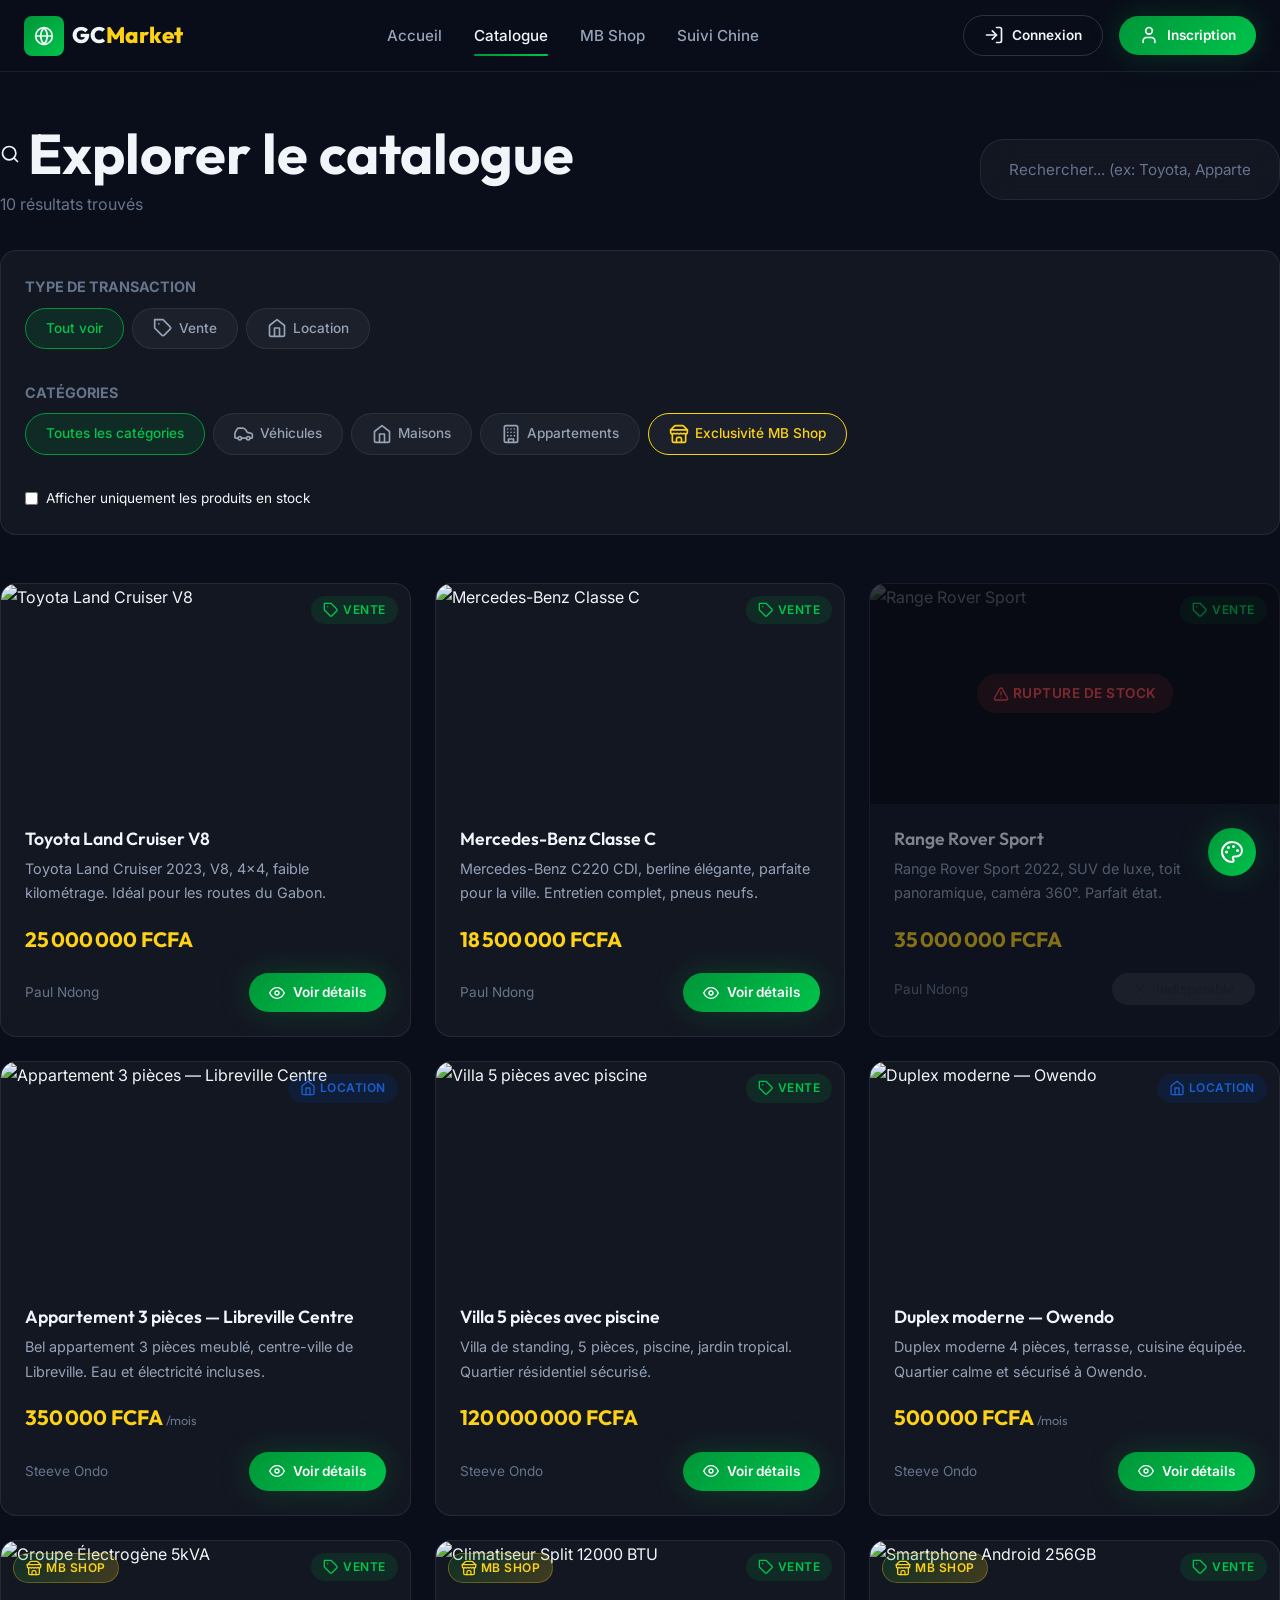
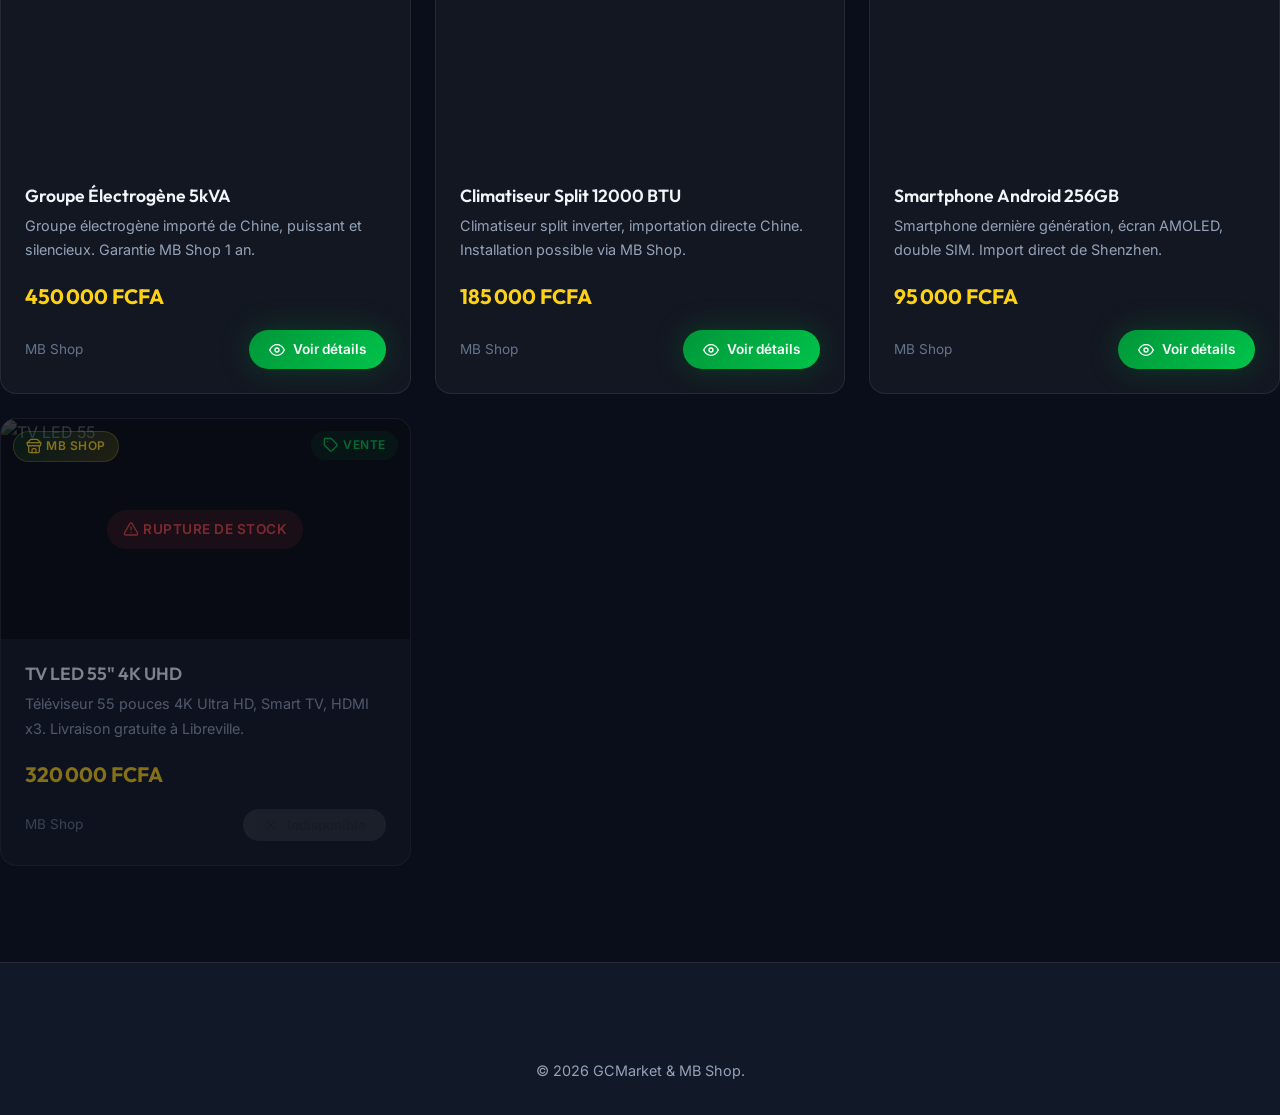
==== catalogue.html @ 1d885610 "Initial commit: Gabon-China Market Backend and Docker config" ====
<!DOCTYPE html>
<html lang="fr">
<head>
  <meta charset="UTF-8">
  <meta name="viewport" content="width=device-width, initial-scale=1.0">
  <title>Catalogue | GCMarket</title>
  <link rel="stylesheet" href="css/style.css">
</head>
<body>

  <!-- Navigation -->
  <nav class="navbar">
    <div class="container">
      <a href="index.html" class="nav-logo">
        <div class="logo-icon"><script src="js/app.js"></script><script>document.write(ICONS.globe)</script></div>
        <span>GC<span class="accent">Market</span></span>
      </a>
      <div class="nav-links" id="navLinks">
        <a href="index.html">Accueil</a>
        <a href="catalogue.html" class="active">Catalogue</a>
        <a href="mbshop.html">MB Shop</a>
        <a href="tracking.html">Suivi Chine</a>
      </div>
      <div class="nav-actions"></div>
      <button class="nav-toggle" id="navToggle" aria-label="Menu">
        <span></span><span></span><span></span>
      </button>
    </div>
  </nav>

  <section class="section container" style="padding-top: calc(var(--nav-height) + var(--space-2xl)); min-height: 100vh;">
    
    <div class="flex-between" style="flex-wrap: wrap; gap: var(--space-md); margin-bottom: var(--space-xl);">
      <div>
        <h1 style="margin-bottom: var(--space-xs); display:flex; align-items:center; gap:var(--space-sm);">
          <script>document.write(ICONS.search)</script> Explorer le catalogue
        </h1>
        <p class="text-muted" id="resultCount">Chargement des résultats...</p>
      </div>
      <div class="hero-search" style="margin-top: 0; min-width: 300px;">
        <input type="text" id="searchInput" placeholder="Rechercher... (ex: Toyota, Appartement)">
      </div>
    </div>

    <!-- Filters -->
    <div class="card mb-2xl" style="padding: var(--space-lg);">
      <div style="margin-bottom: var(--space-md);">
        <strong style="display: block; margin-bottom: var(--space-sm); font-size: 0.9rem; color: var(--text-muted); text-transform: uppercase;">Type de transaction</strong>
        <div class="filter-chips" id="modeFilters">
          <div class="chip active" data-filter="all">Tout voir</div>
          <div class="chip" data-filter="vente"><script>document.write(ICONS.tag)</script> Vente</div>
          <div class="chip" data-filter="location"><script>document.write(ICONS.house)</script> Location</div>
        </div>
      </div>

      <div>
        <strong style="display: block; margin-bottom: var(--space-sm); font-size: 0.9rem; color: var(--text-muted); text-transform: uppercase;">Catégories</strong>
        <div class="filter-chips" id="catFilters">
          <div class="chip active" data-filter="all">Toutes les catégories</div>
          <div class="chip" data-filter="vehicule"><script>document.write(ICONS.car)</script> Véhicules</div>
          <div class="chip" data-filter="maison"><script>document.write(ICONS.house)</script> Maisons</div>
          <div class="chip" data-filter="appartement"><script>document.write(ICONS.building)</script> Appartements</div>
          <div class="chip" data-filter="mbshop" style="border-color: var(--yellow); color: var(--yellow);">
            <script>document.write(ICONS.store)</script> Exclusivité MB Shop
          </div>
        </div>
      </div>
      
      <div style="margin-top: var(--space-sm);">
        <label style="display: flex; gap: var(--space-sm); align-items: center; cursor: pointer;">
          <input type="checkbox" id="availableOnlyFilter">
          <span class="text-sm text-secondary">Afficher uniquement les produits en stock</span>
        </label>
      </div>
    </div>

    <!-- Product Grid -->
    <div class="grid grid-3" id="catalogueGrid">
      <div class="skeleton" style="height: 380px;"></div>
      <div class="skeleton" style="height: 380px;"></div>
      <div class="skeleton" style="height: 380px;"></div>
      <div class="skeleton" style="height: 380px;"></div>
      <div class="skeleton" style="height: 380px;"></div>
      <div class="skeleton" style="height: 380px;"></div>
    </div>

    <div id="noResults" class="text-center hidden" style="padding: var(--space-4xl) 0;">
      <div style="font-size: 4rem; margin-bottom: var(--space-md); color: var(--border-glass-hover);">
        <script>document.write(ICONS.search)</script>
      </div>
      <h3>Aucun résultat trouvé</h3>
      <p class="text-muted">Essayez de modifier vos filtres ou de faire une autre recherche.</p>
    </div>

  </section>

  <!-- Footer -->
  <footer class="footer">
    <div class="container text-center">
      <p class="text-muted">© 2026 GCMarket & MB Shop.</p>
    </div>
  </footer>

  <script src="js/mock-data.js"></script>
  <script>
    let currentFilters = {
      search: '',
      category: 'all',
      mode: 'all',
      mbshop: undefined,
      available: false
    };

    function updateCatalogue() {
      const grid = document.getElementById('catalogueGrid');
      const noResults = document.getElementById('noResults');
      const count = document.getElementById('resultCount');
      
      const filtered = filterProducts(MOCK_PRODUCTS, currentFilters);
      
      if (filtered.length === 0) {
        grid.innerHTML = '';
        noResults.classList.remove('hidden');
        count.textContent = '0 résultat trouvé';
      } else {
        noResults.classList.add('hidden');
        grid.innerHTML = filtered.map(createProductCard).join('');
        count.textContent = `${filtered.length} résultat${filtered.length > 1 ? 's' : ''} trouvé${filtered.length > 1 ? 's' : ''}`;
      }
      
      // Re-initialize SVG icons added dynamically
      document.querySelectorAll('.btn.disabled').forEach(btn => {
        if (!AuthManager.canBuy()) {
           btn.title = 'Connectez-vous pour acheter';
        }
      });
    }

    document.addEventListener('DOMContentLoaded', () => {
      // Init search from URL
      const searchParam = getUrlParam('search');
      if (searchParam) {
        document.getElementById('searchInput').value = searchParam;
        currentFilters.search = searchParam;
      }
      
      const catParam = getUrlParam('category');
      if (catParam) {
        currentFilters.category = catParam;
        document.querySelectorAll('#catFilters .chip').forEach(c => c.classList.remove('active'));
        document.querySelector(`#catFilters .chip[data-filter="${catParam}"]`)?.classList.add('active');
      }

      const mbshopParam = getUrlParam('mbshop');
      if (mbshopParam === 'true') {
        currentFilters.category = 'all';
        currentFilters.mbshop = true;
        document.querySelectorAll('#catFilters .chip').forEach(c => c.classList.remove('active'));
        document.querySelector(`#catFilters .chip[data-filter="mbshop"]`)?.classList.add('active');
      }

      // Event Listeners
      document.getElementById('searchInput').addEventListener('input', (e) => {
        currentFilters.search = e.target.value;
        updateCatalogue();
      });

      document.getElementById('availableOnlyFilter').addEventListener('change', (e) => {
        currentFilters.available = e.target.checked;
        updateCatalogue();
      });

      document.querySelectorAll('#modeFilters .chip').forEach(chip => {
        chip.addEventListener('click', () => {
          document.querySelectorAll('#modeFilters .chip').forEach(c => c.classList.remove('active'));
          chip.classList.add('active');
          currentFilters.mode = chip.dataset.filter;
          updateCatalogue();
        });
      });

      document.querySelectorAll('#catFilters .chip').forEach(chip => {
        chip.addEventListener('click', () => {
          document.querySelectorAll('#catFilters .chip').forEach(c => c.classList.remove('active'));
          chip.classList.add('active');
          
          if (chip.dataset.filter === 'mbshop') {
            currentFilters.category = 'all';
            currentFilters.mbshop = true;
          } else {
            currentFilters.category = chip.dataset.filter;
            currentFilters.mbshop = undefined;
          }
          updateCatalogue();
        });
      });

      // Initial Load delay for UI skeleton effect
      setTimeout(updateCatalogue, 300);
    });
  </script>
</body>
</html>
---- css/style.css ----
/* ============================================================
   GABON-CHINA MARKET — Design System v2
   Palette: Gabon Flag Colors (Green, Yellow, Blue) + Dark Mode
   ============================================================ */

@import url('https://fonts.googleapis.com/css2?family=Inter:wght@300;400;500;600;700;800;900&family=Outfit:wght@400;500;600;700;800&display=swap');

/* ── CSS Variables ── */
:root {
  --green:        #009639;
  --green-light:  #00c44b;
  --green-dark:   #006b28;
  --yellow:       #FCD116;
  --yellow-light: #ffe066;
  --yellow-dark:  #c9a400;
  --blue:         #003DA5;
  --blue-light:   #1a5fd1;
  --blue-dark:    #002970;

  --bg-primary:   #0a0e1a;
  --bg-secondary: #111827;
  --bg-card:      rgba(17, 24, 39, 0.7);
  --bg-glass:     rgba(255, 255, 255, 0.04);
  --bg-glass-hover: rgba(255, 255, 255, 0.08);
  --border-glass: rgba(255, 255, 255, 0.08);
  --border-glass-hover: rgba(255, 255, 255, 0.15);

  --text-primary:   #f1f5f9;
  --text-secondary: #94a3b8;
  --text-muted:     #64748b;
  --text-inverse:   #0a0e1a;

  --success: #10b981;
  --warning: #f59e0b;
  --error:   #ef4444;
  --info:    #3b82f6;

  --gradient-green:  linear-gradient(135deg, #009639, #00c44b);
  --gradient-yellow: linear-gradient(135deg, #FCD116, #ffe066);
  --gradient-blue:   linear-gradient(135deg, #003DA5, #1a5fd1);
  --gradient-hero:   linear-gradient(135deg, #0a0e1a 0%, #003DA5 50%, #009639 100%);
  --gradient-card:   linear-gradient(145deg, rgba(0,150,57,0.1), rgba(0,61,165,0.1));

  --shadow-sm:   0 1px 3px rgba(0,0,0,0.3);
  --shadow-md:   0 4px 12px rgba(0,0,0,0.4);
  --shadow-lg:   0 10px 40px rgba(0,0,0,0.5);
  --shadow-glow-green:  0 0 30px rgba(0,150,57,0.3);
  --shadow-glow-yellow: 0 0 30px rgba(252,209,22,0.3);
  --shadow-glow-blue:   0 0 30px rgba(0,61,165,0.3);

  --font-heading: 'Outfit', sans-serif;
  --font-body:    'Inter', sans-serif;

  --space-xs:  0.25rem;
  --space-sm:  0.5rem;
  --space-md:  1rem;
  --space-lg:  1.5rem;
  --space-xl:  2rem;
  --space-2xl: 3rem;
  --space-3xl: 4rem;
  --space-4xl: 6rem;

  --radius-sm:   8px;
  --radius-md:   12px;
  --radius-lg:   16px;
  --radius-xl:   24px;
  --radius-full: 9999px;

  --transition-fast:   0.15s ease;
  --transition-normal: 0.3s ease;
  --transition-slow:   0.5s ease;

  --container-max: 1280px;
  --nav-height: 72px;
}

/* ── Reset & Base ── */
*, *::before, *::after { margin: 0; padding: 0; box-sizing: border-box; }
html { scroll-behavior: smooth; font-size: 16px; }
body {
  font-family: var(--font-body);
  background-color: var(--bg-primary);
  color: var(--text-primary);
  line-height: 1.7;
  min-height: 100vh;
  overflow-x: hidden;
  -webkit-font-smoothing: antialiased;
}
a { color: var(--green-light); text-decoration: none; transition: color var(--transition-fast); }
a:hover { color: var(--yellow); }
img { max-width: 100%; height: auto; display: block; }
ul, ol { list-style: none; }
h1, h2, h3, h4, h5, h6 { font-family: var(--font-heading); font-weight: 700; line-height: 1.2; color: var(--text-primary); }
h1 { font-size: clamp(2rem, 5vw, 3.5rem); }
h2 { font-size: clamp(1.5rem, 3.5vw, 2.5rem); }
h3 { font-size: clamp(1.2rem, 2.5vw, 1.75rem); }
h4 { font-size: 1.25rem; }
p { color: var(--text-secondary); }

/* ── Layout ── */
.container { width: 100%; max-width: var(--container-max); margin: 0 auto; padding: 0 var(--space-lg); }
.section { padding: var(--space-4xl) 0; }
.grid { display: grid; gap: var(--space-lg); }
.grid-2 { grid-template-columns: repeat(2, 1fr); }
.grid-3 { grid-template-columns: repeat(3, 1fr); }
.grid-4 { grid-template-columns: repeat(4, 1fr); }
@media (max-width: 1024px) { .grid-4, .grid-3 { grid-template-columns: repeat(2, 1fr); } }
@media (max-width: 640px) { .grid-4, .grid-3, .grid-2 { grid-template-columns: 1fr; } }
.flex { display: flex; }
.flex-center { display: flex; align-items: center; justify-content: center; }
.flex-between { display: flex; align-items: center; justify-content: space-between; }
.flex-col { flex-direction: column; }
.gap-sm { gap: var(--space-sm); }
.gap-md { gap: var(--space-md); }
.gap-lg { gap: var(--space-lg); }

/* ── Navigation ── */
.navbar {
  position: fixed; top: 0; left: 0; right: 0;
  height: var(--nav-height);
  background: rgba(10, 14, 26, 0.85);
  backdrop-filter: blur(20px); -webkit-backdrop-filter: blur(20px);
  border-bottom: 1px solid var(--border-glass);
  z-index: 1000;
  transition: background var(--transition-normal);
}
.navbar .container { display: flex; align-items: center; justify-content: space-between; height: 100%; }
.nav-logo { display: flex; align-items: center; gap: var(--space-sm); font-family: var(--font-heading); font-weight: 800; font-size: 1.4rem; color: var(--text-primary); }
.nav-logo .logo-icon { width: 40px; height: 40px; background: var(--gradient-green); border-radius: var(--radius-sm); display: flex; align-items: center; justify-content: center; }
.nav-logo span.accent { color: var(--yellow); }
.nav-links { display: flex; align-items: center; gap: var(--space-xl); }
.nav-links a { color: var(--text-secondary); font-weight: 500; font-size: 0.95rem; position: relative; padding: var(--space-xs) 0; transition: color var(--transition-fast); display: inline-flex; align-items: center; gap: 6px; }
.nav-links a:hover, .nav-links a.active { color: var(--text-primary); }
.nav-links a.active::after { content: ''; position: absolute; bottom: -4px; left: 0; right: 0; height: 2px; background: var(--gradient-green); border-radius: 2px; }
.nav-actions { display: flex; align-items: center; gap: var(--space-md); }
.nav-toggle { display: none; flex-direction: column; gap: 5px; cursor: pointer; background: none; border: none; padding: var(--space-sm); }
.nav-toggle span { width: 24px; height: 2px; background: var(--text-primary); border-radius: 2px; transition: var(--transition-fast); }
@media (max-width: 768px) {
  .nav-toggle { display: flex; }
  .nav-links { position: fixed; top: var(--nav-height); left: 0; right: 0; bottom: 0; background: var(--bg-secondary); flex-direction: column; padding: var(--space-2xl); gap: var(--space-lg); transform: translateX(100%); transition: transform var(--transition-normal); }
  .nav-links.open { transform: translateX(0); }
  .nav-links a { font-size: 1.1rem; }
  .nav-actions { display: none; }
  .nav-links.open ~ .nav-actions { display: flex; }
}

/* ── Buttons ── */
.btn { display: inline-flex; align-items: center; justify-content: center; gap: var(--space-sm); padding: 0.75rem 1.75rem; border: none; border-radius: var(--radius-full); font-family: var(--font-body); font-weight: 600; font-size: 0.95rem; cursor: pointer; transition: all var(--transition-normal); text-decoration: none; white-space: nowrap; }
.btn-primary { background: var(--gradient-green); color: white; box-shadow: var(--shadow-glow-green); }
.btn-primary:hover { transform: translateY(-2px); box-shadow: 0 0 40px rgba(0,150,57,0.5); color: white; }
.btn-secondary { background: transparent; color: var(--text-primary); border: 1px solid var(--border-glass-hover); }
.btn-secondary:hover { background: var(--bg-glass-hover); border-color: var(--green); color: var(--green-light); }
.btn-yellow { background: var(--gradient-yellow); color: var(--text-inverse); box-shadow: var(--shadow-glow-yellow); }
.btn-yellow:hover { transform: translateY(-2px); box-shadow: 0 0 40px rgba(252,209,22,0.5); color: var(--text-inverse); }
.btn-danger { background: linear-gradient(135deg, #ef4444, #dc2626); color: white; }
.btn-danger:hover { transform: translateY(-2px); box-shadow: 0 0 30px rgba(239,68,68,0.4); }
.btn-sm { padding: 0.5rem 1.25rem; font-size: 0.85rem; }
.btn-lg { padding: 1rem 2.5rem; font-size: 1.05rem; }
.btn:disabled, .btn.disabled { opacity: 0.4; cursor: not-allowed; transform: none !important; box-shadow: none !important; }

/* ── Cards ── */
.card { background: var(--bg-glass); border: 1px solid var(--border-glass); border-radius: var(--radius-lg); overflow: hidden; transition: all var(--transition-normal); }
.card:hover { border-color: var(--border-glass-hover); background: var(--bg-glass-hover); transform: translateY(-4px); box-shadow: var(--shadow-lg); }
.card-img-wrapper { position: relative; overflow: hidden; }
.card-img-wrapper img { width: 100%; height: 220px; object-fit: cover; transition: transform var(--transition-slow); }
.card:hover .card-img-wrapper img { transform: scale(1.05); }
.card-body { padding: var(--space-lg); }
.card-title { font-family: var(--font-heading); font-weight: 600; font-size: 1.1rem; margin-bottom: var(--space-sm); }
.card-text { color: var(--text-secondary); font-size: 0.9rem; margin-bottom: var(--space-md); display: -webkit-box; -webkit-line-clamp: 2; line-clamp: 2; -webkit-box-orient: vertical; overflow: hidden; }
.card-price { font-family: var(--font-heading); font-size: 1.3rem; font-weight: 700; color: var(--yellow); margin-bottom: var(--space-md); }
.card-price span { font-size: 0.8rem; color: var(--text-muted); font-weight: 400; }
.card-footer { display: flex; align-items: center; justify-content: space-between; gap: var(--space-sm); }
.card.unavailable { opacity: 0.5; pointer-events: none; }

/* ── Badges ── */
.badge { display: inline-flex; align-items: center; gap: 4px; padding: 4px 12px; border-radius: var(--radius-full); font-size: 0.75rem; font-weight: 600; text-transform: uppercase; letter-spacing: 0.5px; }
.badge-green  { background: rgba(0,150,57,0.15); color: var(--green-light); }
.badge-yellow { background: rgba(252,209,22,0.15); color: var(--yellow); }
.badge-blue   { background: rgba(0,61,165,0.15); color: var(--blue-light); }
.badge-red    { background: rgba(239,68,68,0.15); color: var(--error); }
.badge-mbshop { background: linear-gradient(135deg, rgba(0,150,57,0.2), rgba(252,209,22,0.2)); color: var(--yellow); border: 1px solid rgba(252,209,22,0.3); }

/* ── Hero ── */
.hero { min-height: 100vh; display: flex; align-items: center; position: relative; overflow: hidden; padding-top: var(--nav-height); }
.hero::before { content: ''; position: absolute; inset: 0; background: var(--gradient-hero); opacity: 0.9; }
.hero::after { content: ''; position: absolute; top: -50%; right: -20%; width: 700px; height: 700px; background: radial-gradient(circle, rgba(0,150,57,0.15) 0%, transparent 70%); border-radius: 50%; animation: pulse-glow 6s ease-in-out infinite; }
@keyframes pulse-glow { 0%, 100% { transform: scale(1); opacity: 0.5; } 50% { transform: scale(1.15); opacity: 0.8; } }
.hero-content { position: relative; z-index: 2; max-width: 700px; }
.hero-content h1 { margin-bottom: var(--space-lg); line-height: 1.15; }
.hero-content h1 .highlight { background: var(--gradient-yellow); -webkit-background-clip: text; -webkit-text-fill-color: transparent; background-clip: text; }
.hero-content p { font-size: 1.15rem; margin-bottom: var(--space-2xl); max-width: 550px; }
.hero-actions { display: flex; gap: var(--space-md); flex-wrap: wrap; }
.hero-search { margin-top: var(--space-2xl); background: var(--bg-glass); backdrop-filter: blur(20px); border: 1px solid var(--border-glass); border-radius: var(--radius-xl); padding: var(--space-sm); display: flex; gap: var(--space-sm); max-width: 600px; }
.hero-search input { flex: 1; padding: 0.75rem 1.25rem; background: transparent; border: none; color: var(--text-primary); font-family: var(--font-body); font-size: 0.95rem; outline: none; }
.hero-search input::placeholder { color: var(--text-muted); }
.hero-search .btn { border-radius: var(--radius-lg); }

/* ── Section Headers ── */
.section-header { text-align: center; margin-bottom: var(--space-3xl); }
.section-header .tag { display: inline-block; color: var(--green-light); font-weight: 600; font-size: 0.85rem; text-transform: uppercase; letter-spacing: 2px; margin-bottom: var(--space-md); }
.section-header h2 { margin-bottom: var(--space-md); }
.section-header p { max-width: 600px; margin: 0 auto; font-size: 1.05rem; }

/* ── Category Cards ── */
.category-card { background: var(--bg-glass); border: 1px solid var(--border-glass); border-radius: var(--radius-lg); padding: var(--space-2xl); text-align: center; cursor: pointer; transition: all var(--transition-normal); position: relative; overflow: hidden; }
.category-card::before { content: ''; position: absolute; inset: 0; background: var(--gradient-card); opacity: 0; transition: opacity var(--transition-normal); }
.category-card:hover::before { opacity: 1; }
.category-card:hover { border-color: var(--green); transform: translateY(-6px); box-shadow: var(--shadow-glow-green); }
.category-icon { font-size: 2.5rem; margin-bottom: var(--space-md); position: relative; z-index: 1; display: flex; align-items: center; justify-content: center; color: var(--green-light); }
.category-card h3 { font-size: 1.1rem; margin-bottom: var(--space-sm); position: relative; z-index: 1; }
.category-card p { font-size: 0.85rem; position: relative; z-index: 1; }

/* ── Tracking Stepper ── */
.stepper { display: flex; align-items: flex-start; justify-content: space-between; position: relative; padding: var(--space-2xl) 0; }
.stepper::before { content: ''; position: absolute; top: 42px; left: 10%; right: 10%; height: 3px; background: var(--border-glass); }
.stepper-progress { position: absolute; top: 42px; left: 10%; height: 3px; background: var(--gradient-green); transition: width var(--transition-slow); border-radius: 3px; }
.step { display: flex; flex-direction: column; align-items: center; position: relative; z-index: 2; flex: 1; }
.step-circle { width: 48px; height: 48px; border-radius: 50%; background: var(--bg-secondary); border: 3px solid var(--border-glass); display: flex; align-items: center; justify-content: center; margin-bottom: var(--space-md); transition: all var(--transition-normal); color: var(--text-muted); }
.step.active .step-circle { border-color: var(--green); background: var(--green); box-shadow: var(--shadow-glow-green); color: white; }
.step.completed .step-circle { border-color: var(--green); background: var(--green); color: white; }
.step-label { font-size: 0.85rem; font-weight: 500; color: var(--text-secondary); text-align: center; max-width: 100px; }
.step.active .step-label, .step.completed .step-label { color: var(--text-primary); }
@media (max-width: 640px) {
  .stepper { flex-direction: column; align-items: flex-start; gap: var(--space-lg); }
  .stepper::before { top: 0; bottom: 0; left: 24px; right: auto; width: 3px; height: auto; }
  .stepper-progress { top: 0; left: 24px; width: 3px !important; }
  .step { flex-direction: row; gap: var(--space-md); }
  .step-circle { margin-bottom: 0; }
}

/* ── Forms ── */
.form-group { margin-bottom: var(--space-lg); }
.form-label { display: block; font-weight: 500; font-size: 0.9rem; margin-bottom: var(--space-sm); color: var(--text-primary); }
.form-input, .form-select, .form-textarea { width: 100%; padding: 0.75rem 1rem; background: var(--bg-glass); border: 1px solid var(--border-glass); border-radius: var(--radius-md); color: var(--text-primary); font-family: var(--font-body); font-size: 0.95rem; transition: all var(--transition-fast); outline: none; }
.form-input:focus, .form-select:focus, .form-textarea:focus { border-color: var(--green); box-shadow: 0 0 0 3px rgba(0,150,57,0.15); }
.form-input::placeholder { color: var(--text-muted); }
.form-select { cursor: pointer; appearance: none; background-image: url("data:image/svg+xml,%3Csvg xmlns='http://www.w3.org/2000/svg' width='12' height='12' viewBox='0 0 24 24' fill='none' stroke='%2394a3b8' stroke-width='2'%3E%3Cpolyline points='6 9 12 15 18 9'%3E%3C/polyline%3E%3C/svg%3E"); background-repeat: no-repeat; background-position: right 12px center; }
.form-select option { background: var(--bg-secondary); color: var(--text-primary); }
.form-textarea { min-height: 120px; resize: vertical; }

/* ── Tables ── */
.table-wrapper { overflow-x: auto; border-radius: var(--radius-lg); border: 1px solid var(--border-glass); }
.table { width: 100%; border-collapse: collapse; }
.table thead { background: var(--bg-glass); }
.table th { padding: 0.75rem 1rem; text-align: left; font-size: 0.8rem; text-transform: uppercase; letter-spacing: 0.5px; color: var(--text-muted); font-weight: 600; border-bottom: 1px solid var(--border-glass); }
.table td { padding: 0.75rem 1rem; border-bottom: 1px solid var(--border-glass); font-size: 0.9rem; vertical-align: middle; }
.table tbody tr:hover { background: var(--bg-glass); }

/* ── Dashboard ── */
.dashboard { display: flex; min-height: calc(100vh - var(--nav-height)); padding-top: var(--nav-height); }
.sidebar { width: 240px; background: var(--bg-secondary); border-right: 1px solid var(--border-glass); padding: var(--space-xl) 0; position: sticky; top: var(--nav-height); height: calc(100vh - var(--nav-height)); overflow-y: auto; flex-shrink: 0; }
.sidebar-section { padding: var(--space-sm) var(--space-lg); font-size: 0.7rem; text-transform: uppercase; letter-spacing: 1.5px; color: var(--text-muted); font-weight: 600; margin-top: var(--space-md); }
.sidebar-item { display: flex; align-items: center; gap: var(--space-md); padding: 0.65rem var(--space-lg); color: var(--text-secondary); cursor: pointer; transition: all var(--transition-fast); font-size: 0.9rem; border-left: 3px solid transparent; }
.sidebar-item:hover { background: var(--bg-glass); color: var(--text-primary); }
.sidebar-item.active { background: rgba(0,150,57,0.1); color: var(--green-light); border-left-color: var(--green); }
.sidebar-item .icon { display: flex; align-items: center; }
.dashboard-main { flex: 1; padding: var(--space-2xl); overflow-y: auto; }
@media (max-width: 768px) {
  .sidebar { width: 60px; }
  .sidebar-section, .sidebar-item span:not(.icon) { display: none; }
  .sidebar-item { justify-content: center; padding: 0.65rem; }
  .dashboard-main { padding: var(--space-lg); }
}

/* ── Stat Cards ── */
.stat-card { background: var(--bg-glass); border: 1px solid var(--border-glass); border-radius: var(--radius-lg); padding: var(--space-xl); position: relative; overflow: hidden; }
.stat-card.green { border-top: 3px solid var(--green); }
.stat-card.yellow { border-top: 3px solid var(--yellow); }
.stat-card.blue { border-top: 3px solid var(--blue); }
.stat-value { font-family: var(--font-heading); font-size: 2rem; font-weight: 700; color: var(--text-primary); }
.stat-label { font-size: 0.85rem; color: var(--text-secondary); margin-top: var(--space-xs); }
.stat-icon { position: absolute; top: var(--space-lg); right: var(--space-lg); color: var(--text-muted); opacity: 0.3; }

/* ── Auth Pages ── */
.auth-page { min-height: 100vh; display: flex; align-items: center; justify-content: center; padding: var(--space-2xl); padding-top: calc(var(--nav-height) + var(--space-2xl)); background: var(--bg-primary); }
.auth-card { background: var(--bg-glass); backdrop-filter: blur(20px); border: 1px solid var(--border-glass); border-radius: var(--radius-xl); padding: var(--space-2xl); width: 100%; max-width: 480px; }
.auth-card h2 { text-align: center; margin-bottom: var(--space-xs); }
.auth-card .subtitle { text-align: center; margin-bottom: var(--space-2xl); }
.auth-divider { display: flex; align-items: center; gap: var(--space-md); margin: var(--space-xl) 0; color: var(--text-muted); font-size: 0.85rem; }
.auth-divider::before, .auth-divider::after { content: ''; flex: 1; height: 1px; background: var(--border-glass); }

/* ── Modals ── */
.modal-overlay { position: fixed; inset: 0; background: rgba(0,0,0,0.6); backdrop-filter: blur(4px); display: none; align-items: center; justify-content: center; z-index: 2000; }
.modal-overlay.active { display: flex; }
.modal { background: var(--bg-secondary); border: 1px solid var(--border-glass); border-radius: var(--radius-xl); padding: var(--space-2xl); max-width: 480px; width: 100%; margin: var(--space-lg); animation: modal-in 0.3s ease; }
@keyframes modal-in { from { opacity: 0; transform: scale(0.95); } to { opacity: 1; transform: scale(1); } }
.modal-header { display: flex; align-items: center; justify-content: space-between; margin-bottom: var(--space-xl); }
.modal-close { background: none; border: none; color: var(--text-muted); font-size: 1.5rem; cursor: pointer; }

/* ── Toasts ── */
.toast { position: fixed; top: calc(var(--nav-height) + 16px); right: 16px; background: var(--bg-secondary); border: 1px solid var(--border-glass); border-radius: var(--radius-lg); padding: var(--space-md) var(--space-lg); display: flex; align-items: center; gap: var(--space-md); z-index: 3000; box-shadow: var(--shadow-lg); animation: toast-in 0.3s ease; min-width: 280px; }
.toast.success { border-left: 4px solid var(--success); }
.toast.error   { border-left: 4px solid var(--error); }
.toast.warning { border-left: 4px solid var(--warning); }
.toast.info    { border-left: 4px solid var(--info); }
@keyframes toast-in { from { opacity: 0; transform: translateX(100%); } to { opacity: 1; transform: translateX(0); } }

/* ── Footer ── */
.footer { background: var(--bg-secondary); border-top: 1px solid var(--border-glass); padding: var(--space-4xl) 0 var(--space-xl); }
.footer-grid { display: grid; grid-template-columns: 2fr 1fr 1fr 1fr; gap: var(--space-2xl); margin-bottom: var(--space-3xl); }
.footer h4 { color: var(--text-primary); margin-bottom: var(--space-lg); font-size: 1rem; }
.footer p, .footer a { color: var(--text-secondary); font-size: 0.9rem; }
.footer ul li { margin-bottom: var(--space-sm); }
.footer ul a { color: var(--text-secondary); }
.footer ul a:hover { color: var(--green-light); }
.footer-bottom { text-align: center; padding-top: var(--space-xl); border-top: 1px solid var(--border-glass); }
.footer-bottom p { font-size: 0.85rem; color: var(--text-muted); }
.footer-social { display: flex; gap: var(--space-md); margin-top: var(--space-md); }
.footer-social a { width: 36px; height: 36px; border-radius: var(--radius-sm); background: var(--bg-glass); border: 1px solid var(--border-glass); display: flex; align-items: center; justify-content: center; color: var(--text-secondary); transition: all var(--transition-fast); }
.footer-social a:hover { background: var(--green); color: white; border-color: var(--green); }
@media (max-width: 768px) { .footer-grid { grid-template-columns: 1fr; gap: var(--space-xl); } }

/* ── Filter Chips ── */
.filter-chips { display: flex; flex-wrap: wrap; gap: var(--space-sm); margin-bottom: var(--space-xl); }
.chip { display: inline-flex; align-items: center; gap: 6px; padding: 0.5rem 1.25rem; border-radius: var(--radius-full); background: var(--bg-glass); border: 1px solid var(--border-glass); color: var(--text-secondary); font-size: 0.85rem; font-weight: 500; cursor: pointer; transition: all var(--transition-fast); }
.chip:hover { border-color: var(--green); color: var(--text-primary); }
.chip.active { background: rgba(0,150,57,0.15); border-color: var(--green); color: var(--green-light); }

/* ── Utilities ── */
.text-green  { color: var(--green-light); }
.text-yellow { color: var(--yellow); }
.text-blue   { color: var(--blue-light); }
.text-error  { color: var(--error); }
.text-muted  { color: var(--text-muted); }
.text-sm     { font-size: 0.85rem; }
.text-center { text-align: center; }
.mb-md  { margin-bottom: var(--space-md); }
.mb-lg  { margin-bottom: var(--space-lg); }
.mb-xl  { margin-bottom: var(--space-xl); }
.mb-2xl { margin-bottom: var(--space-2xl); }
.hidden { display: none !important; }
.page-enter { animation: fade-up 0.6s ease; }
@keyframes fade-up { from { opacity: 0; transform: translateY(20px); } to { opacity: 1; transform: translateY(0); } }

/* ── Skeleton ── */
.skeleton { background: linear-gradient(90deg, var(--bg-glass) 25%, var(--bg-glass-hover) 50%, var(--bg-glass) 75%); background-size: 200% 100%; animation: shimmer 1.5s infinite; border-radius: var(--radius-sm); }
@keyframes shimmer { 0% { background-position: 200% 0; } 100% { background-position: -200% 0; } }

/* ── Tabs ── */
.tab { padding: 0.75rem 1.5rem; background: none; border: none; border-bottom: 2px solid transparent; color: var(--text-secondary); font-family: var(--font-body); font-size: 0.9rem; font-weight: 500; cursor: pointer; transition: all var(--transition-fast); }
.tab:hover { color: var(--text-primary); }
.tab.active { color: var(--green-light); border-bottom-color: var(--green); }

/* ── Lucide Icons ── */
.icon-svg { width: 20px; height: 20px; stroke: currentColor; stroke-width: 2; stroke-linecap: round; stroke-linejoin: round; fill: none; flex-shrink: 0; display: inline-block; vertical-align: middle; }
.icon-svg.icon-sm { width: 16px; height: 16px; }
.icon-svg.icon-lg { width: 24px; height: 24px; }
.icon-svg.icon-xl { width: 32px; height: 32px; }
.category-icon .icon-svg { width: 48px; height: 48px; stroke-width: 1.5; }
.stat-icon .icon-svg { width: 40px; height: 40px; stroke-width: 1.5; }

/* ── Theme Customizer ── */
.theme-toggle-btn { position: fixed; bottom: 24px; right: 24px; width: 48px; height: 48px; border-radius: 50%; background: var(--gradient-green); border: none; color: white; cursor: pointer; z-index: 1500; display: flex; align-items: center; justify-content: center; box-shadow: var(--shadow-glow-green); transition: all var(--transition-normal); }
.theme-toggle-btn:hover { transform: scale(1.1) rotate(30deg); }
.theme-panel { position: fixed; bottom: 84px; right: 24px; width: 300px; background: var(--bg-secondary); border: 1px solid var(--border-glass); border-radius: var(--radius-xl); padding: var(--space-xl); z-index: 1500; box-shadow: var(--shadow-lg); display: none; animation: modal-in 0.3s ease; }
.theme-panel.open { display: block; }
.theme-panel h4 { margin-bottom: var(--space-lg); font-size: 1rem; display: flex; align-items: center; gap: var(--space-sm); }
.color-grid { display: grid; grid-template-columns: repeat(5, 1fr); gap: var(--space-sm); margin-bottom: var(--space-lg); }
.color-swatch { width: 100%; aspect-ratio: 1; border-radius: var(--radius-sm); border: 2px solid transparent; cursor: pointer; transition: all var(--transition-fast); }
.color-swatch:hover, .color-swatch.active { border-color: white; transform: scale(1.15); }
.theme-section { margin-bottom: var(--space-lg); }
.theme-section label { display: block; font-size: 0.8rem; color: var(--text-muted); text-transform: uppercase; letter-spacing: 1px; margin-bottom: var(--space-sm); }

/* ── Notification Center ── */
.notif-wrapper { position: relative; }
.notif-btn { position: relative; width: 40px; height: 40px; border-radius: var(--radius-sm); background: transparent; border: 1px solid var(--border-glass); color: var(--text-secondary); cursor: pointer; display: flex; align-items: center; justify-content: center; transition: all var(--transition-fast); }
.notif-btn:hover { background: var(--bg-glass-hover); color: var(--text-primary); border-color: var(--green); }
.notif-count { position: absolute; top: -4px; right: -4px; min-width: 18px; height: 18px; background: var(--error); color: white; font-size: 0.65rem; font-weight: 700; border-radius: 50%; display: flex; align-items: center; justify-content: center; line-height: 1; padding: 0 3px; }
.notif-count:empty, .notif-count[data-count="0"] { display: none; }
.notif-dropdown { position: absolute; top: calc(100% + 8px); right: 0; width: 360px; max-height: 420px; overflow-y: auto; background: var(--bg-secondary); border: 1px solid var(--border-glass); border-radius: var(--radius-lg); box-shadow: var(--shadow-lg); z-index: 2000; display: none; animation: modal-in 0.25s ease; }
.notif-dropdown.open { display: block; }
.notif-header { display: flex; align-items: center; justify-content: space-between; padding: var(--space-md) var(--space-lg); border-bottom: 1px solid var(--border-glass); }
.notif-header h4 { font-size: 0.95rem; }
.notif-item { display: flex; gap: var(--space-md); padding: var(--space-md) var(--space-lg); border-bottom: 1px solid var(--border-glass); transition: background var(--transition-fast); cursor: pointer; }
.notif-item:hover { background: var(--bg-glass); }
.notif-item.unread { background: rgba(0,150,57,0.05); }
.notif-icon { width: 36px; height: 36px; border-radius: var(--radius-sm); display: flex; align-items: center; justify-content: center; flex-shrink: 0; }
.notif-icon.green { background: rgba(0,150,57,0.15); color: var(--green-light); }
.notif-icon.yellow { background: rgba(252,209,22,0.15); color: var(--yellow); }
.notif-icon.blue { background: rgba(0,61,165,0.15); color: var(--blue-light); }
.notif-icon.red { background: rgba(239,68,68,0.15); color: var(--error); }
.notif-text p { font-size: 0.85rem; color: var(--text-primary); line-height: 1.4; }
.notif-text small { font-size: 0.75rem; color: var(--text-muted); }
.notif-empty { padding: var(--space-2xl); text-align: center; color: var(--text-muted); }

/* ── Seller Type Selector ── */
.seller-type-grid { display: grid; grid-template-columns: 1fr 1fr; gap: var(--space-md); margin-top: var(--space-sm); }
.seller-type-card { background: var(--bg-glass); border: 2px solid var(--border-glass); border-radius: var(--radius-md); padding: var(--space-lg); text-align: center; cursor: pointer; transition: all var(--transition-fast); }
.seller-type-card:hover { border-color: var(--green); background: var(--bg-glass-hover); }
.seller-type-card.selected { border-color: var(--green); background: rgba(0,150,57,0.1); }
.seller-type-card .type-icon { margin-bottom: var(--space-sm); color: var(--green-light); display: flex; justify-content: center; }
.seller-type-card h4 { font-size: 0.95rem; margin-bottom: var(--space-xs); }
.seller-type-card p { font-size: 0.8rem; }
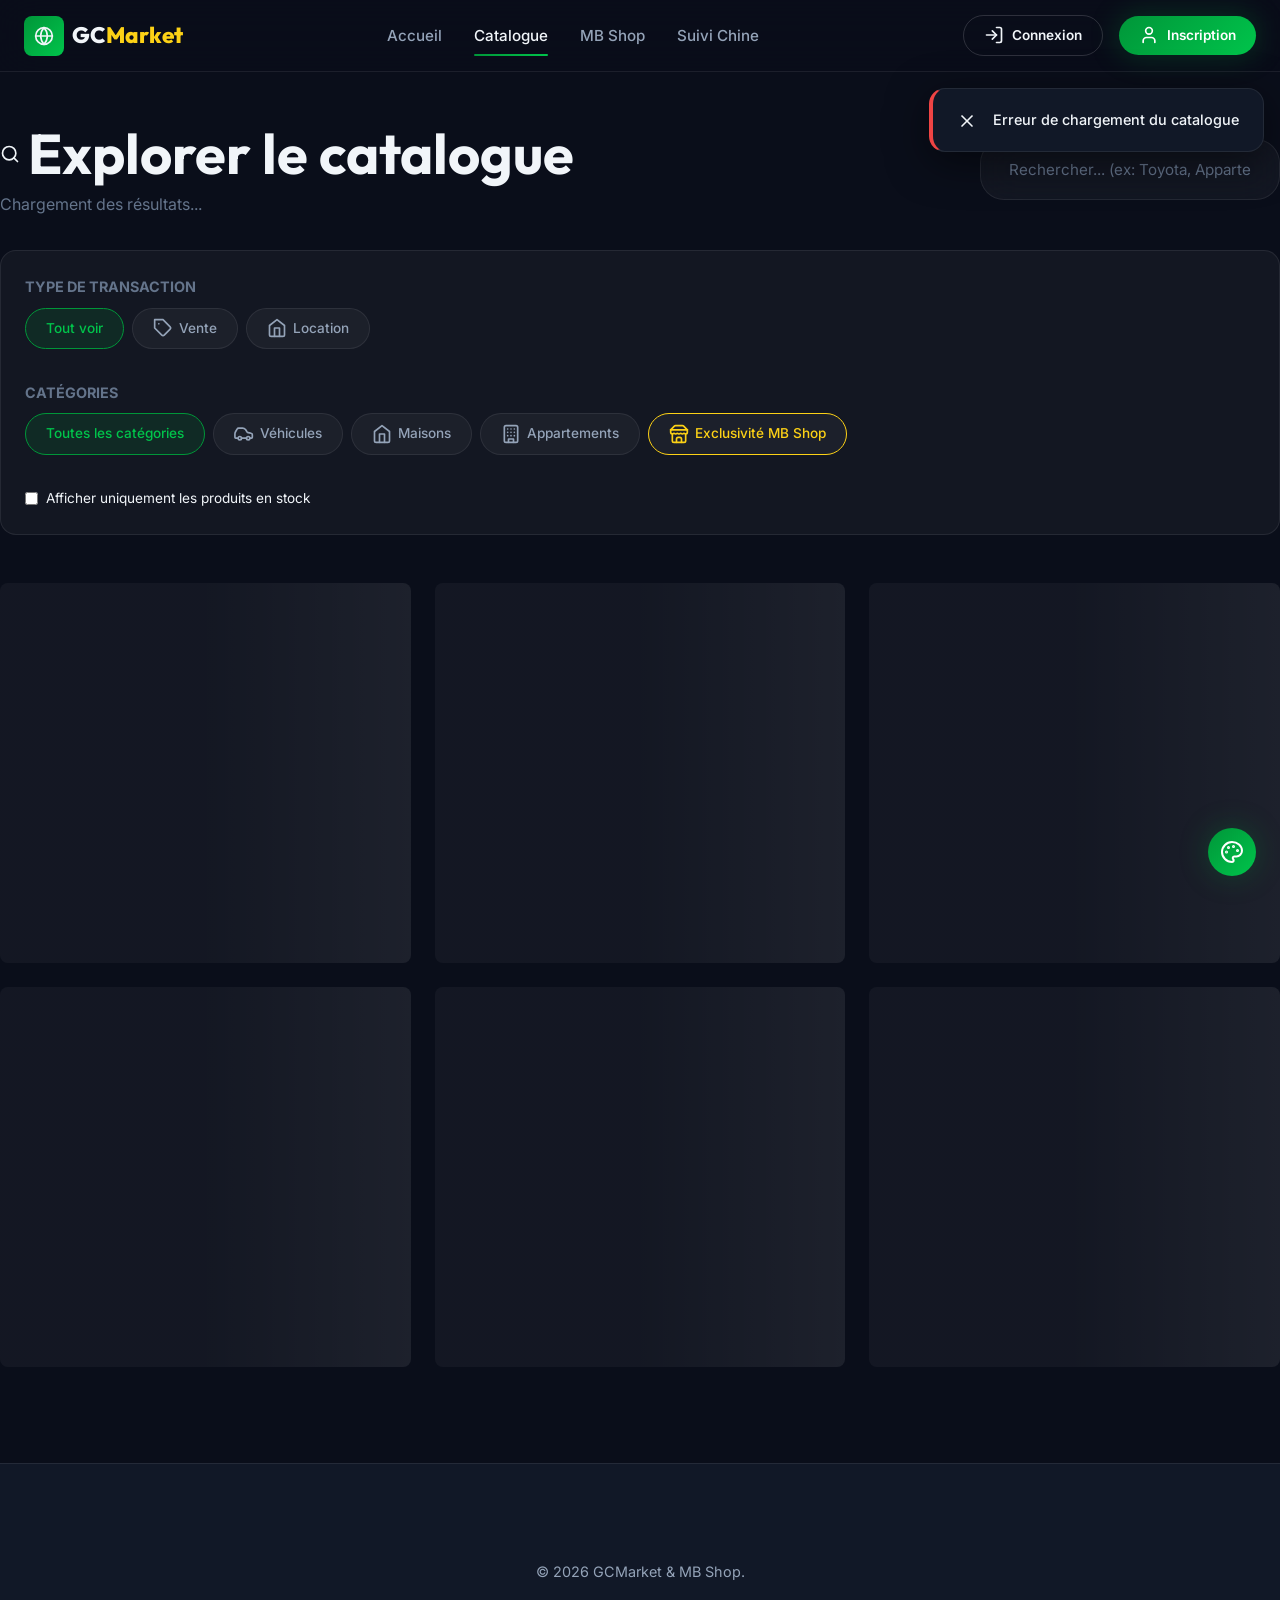
==== commit 83bd1b57: "rectificatifs des erreurs" ====
--- a/catalogue.html
+++ b/catalogue.html
@@ -111,29 +111,28 @@
       available: false
     };
 
-    function updateCatalogue() {
+    async function updateCatalogue() {
       const grid = document.getElementById('catalogueGrid');
       const noResults = document.getElementById('noResults');
       const count = document.getElementById('resultCount');
       
-      const filtered = filterProducts(MOCK_PRODUCTS, currentFilters);
-      
-      if (filtered.length === 0) {
-        grid.innerHTML = '';
-        noResults.classList.remove('hidden');
-        count.textContent = '0 résultat trouvé';
-      } else {
-        noResults.classList.add('hidden');
-        grid.innerHTML = filtered.map(createProductCard).join('');
-        count.textContent = `${filtered.length} résultat${filtered.length > 1 ? 's' : ''} trouvé${filtered.length > 1 ? 's' : ''}`;
-      }
-      
-      // Re-initialize SVG icons added dynamically
-      document.querySelectorAll('.btn.disabled').forEach(btn => {
-        if (!AuthManager.canBuy()) {
-           btn.title = 'Connectez-vous pour acheter';
+      try {
+        const allProducts = await ProductManager.getAll();
+        const filtered = filterProducts(allProducts, currentFilters);
+        
+        if (filtered.length === 0) {
+          grid.innerHTML = '';
+          noResults.classList.remove('hidden');
+          count.textContent = '0 résultat trouvé';
+        } else {
+          noResults.classList.add('hidden');
+          grid.innerHTML = filtered.map(createProductCard).join('');
+          count.textContent = `${filtered.length} résultat${filtered.length > 1 ? 's' : ''} trouvé${filtered.length > 1 ? 's' : ''}`;
         }
-      });
+      } catch (err) {
+        console.error(err);
+        showToast('Erreur de chargement du catalogue', 'error');
+      }
     }
 
     document.addEventListener('DOMContentLoaded', () => {
